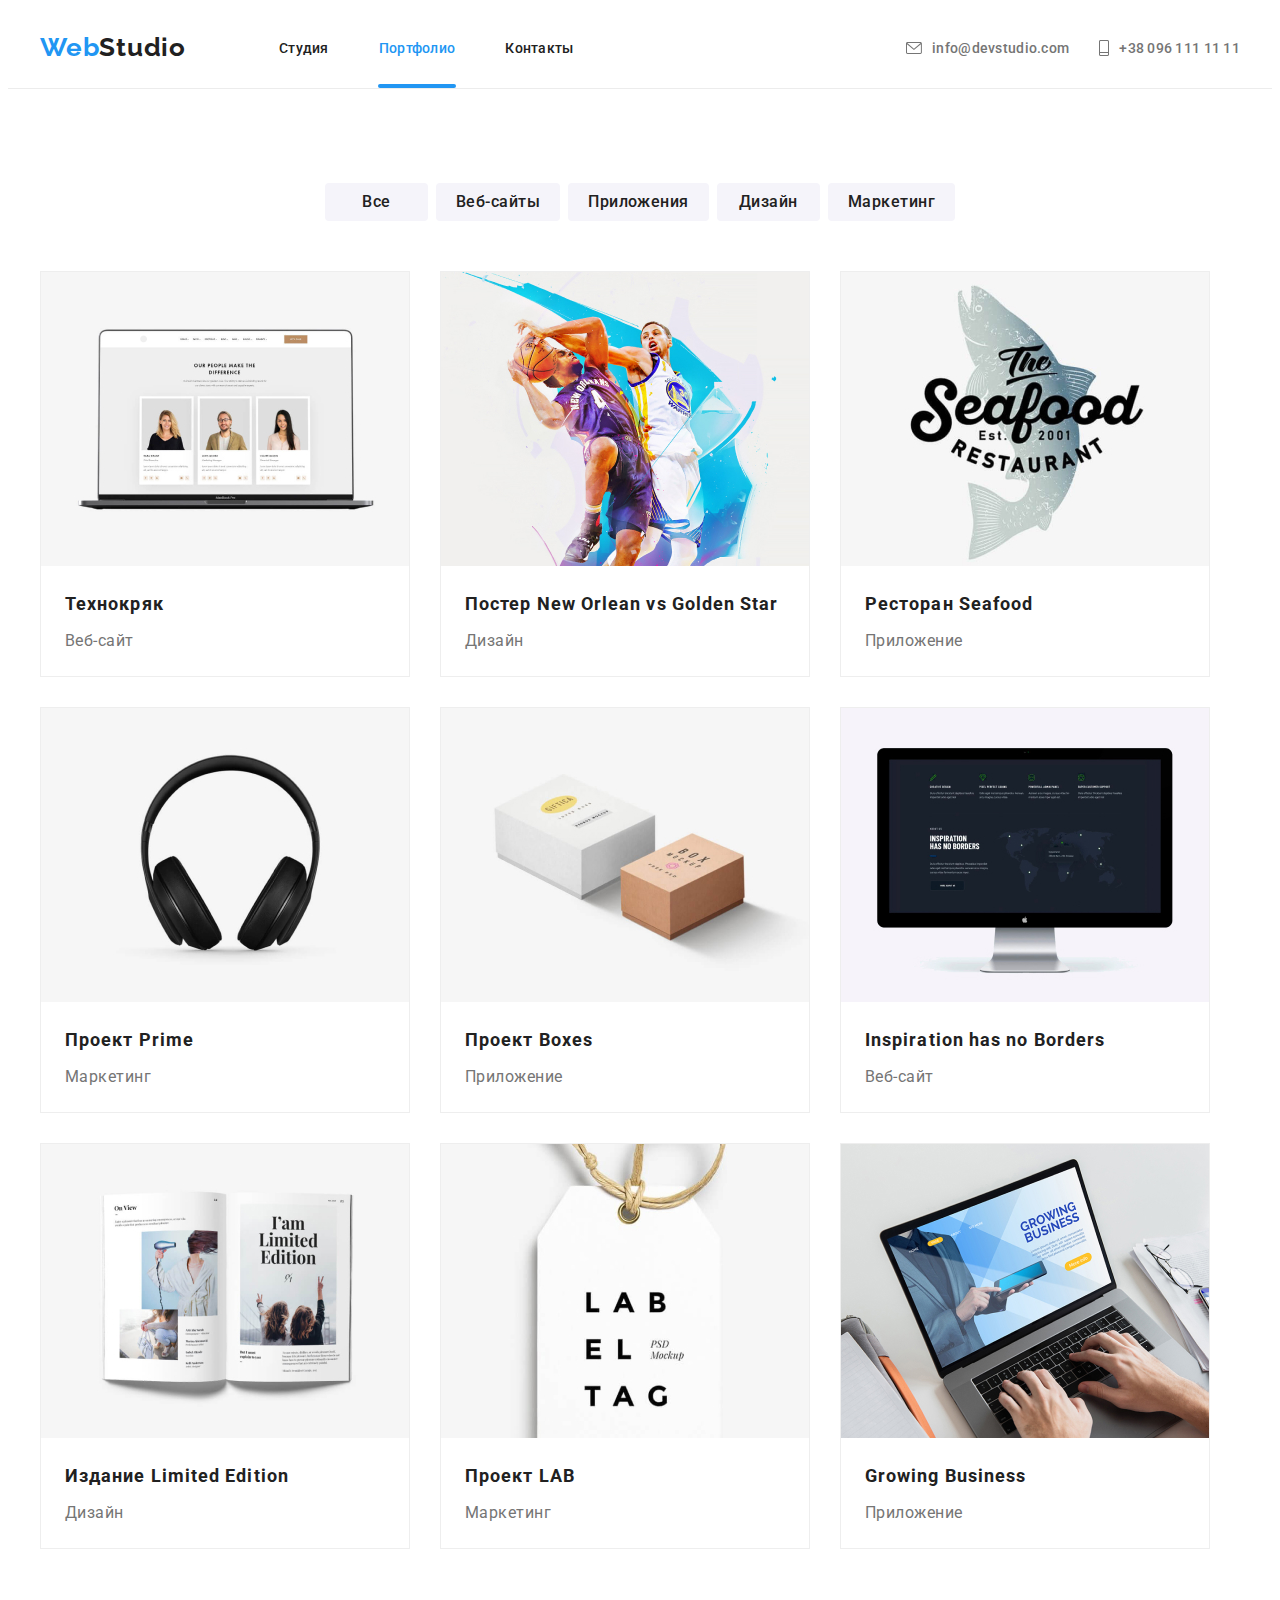
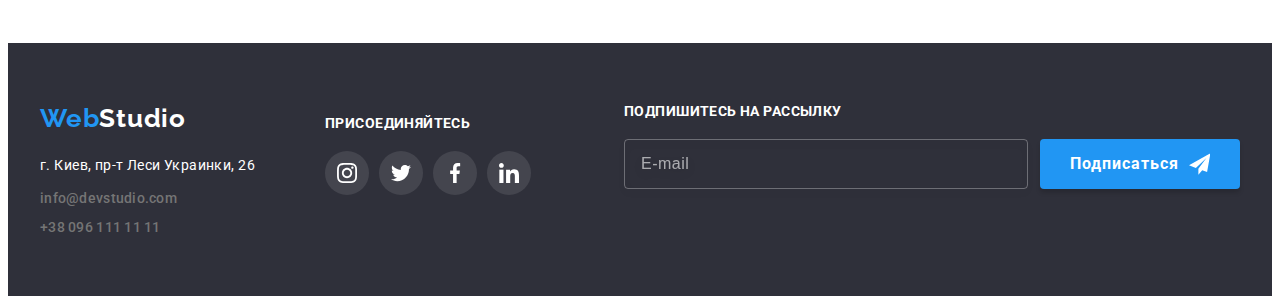
==== portfolio.html @ 14a637f1 "hw7" ====
<!DOCTYPE html>
<html lang="ru">
<head>
    <meta charset="UTF-8">
    <meta name="viewport" content="width=device-width, initial-scale=1.0">
    <title>Портфолио</title>
    <link rel="preconnect" href="https://fonts.gstatic.com">
    <link href="https://fonts.googleapis.com/css2?family=Raleway:wght@700&family=Roboto:wght@400;500;700&display=swap" rel="stylesheet">
    <link rel="stylesheet" href="https://cdnjs.cloudflare.com/ajax/libs/modern-normalize/1.0.0/modern-normalize.min.css" integrity="sha512-ISS7cAi1PEhQ8jnbJpJZMd29NlhNj4AWYyLOSp2CE/CsHxTCu+r+t0D2yoJudVrd0/8fTVPUVDzY5Tvli75u/g==" crossorigin="anonymous" />
    <link rel="stylesheet" href="./css/main.min.css">
</head>
<body>
    <!--Шапка сайта-->
    <header class="header">
        <div class="container">
            <nav class="navigation">
                <a class="logo" href="index.html" lang="en"><span class="logo-1-part">Web</span>Studio</a>
                <ul class="navigation-list">
                    <li class="navigation-list-item"><a class="navigation-list-link" href="index.html">Студия</a></li>
                    <li class="navigation-list-item"><a class="navigation-list-link portfolio-header-element current" href="portfolio.html" target="_blank">Портфолио</a></li>
                    <li class="navigation-list-item"><a class="navigation-list-link" href="#" target="_blank">Контакты</a></li>
                </ul>
            </nav>
             <ul class="contact-list">
                 <li class="contact-list-item">
                    <a class="contact-mail header-mail" href="mailto:info@devstudio.com">              
                        <svg class="mail-icon">
                            <use href="./images/sprite.svg#envelope"></use>
                        </svg>
                        <p class="mail">info@devstudio.com</p>
                    </a>
                </li>
                 <li class="contact-list-item">
                    <a class="contact-phone header-phone" href="tel:+380961111111">
                        <svg class="phone-icon">
                            <use href="./images/sprite.svg#smartphone"></use>
                        </svg>
                        <p class="phone">+38 096 111 11 11</p>
                    </a>
                </li>
             </ul>
        </div>
    </header>
    <main>
        <section class="portfolio-section">
            <div class="container">
                <h2 class="visually-hidden">Разделы портфолио</h2>
                    <ul class="portfolio-section-list">
                        <li class="portfolio-section-list-item"><button type="button" class="portfolio-section-list-button">Все</button></li>
                        <li class="portfolio-section-list-item"><button type="button" class="portfolio-section-list-button">Веб-сайты</button></li>
                        <li class="portfolio-section-list-item"><button type="button" class="portfolio-section-list-button">Приложения</button></li>
                        <li class="portfolio-section-list-item"><button type="button" class="portfolio-section-list-button">Дизайн</button></li>
                        <li class="portfolio-section-list-item"><button type="button" class="portfolio-section-list-button">Маркетинг</button></li>
                    </ul>

                    <ul class="examples-list">
                        <li class="examples-list-item">
                            <a class="examples-list-link" href="#">
                                <div class="overlay-div">
                                    <img class="examples-list-img" src="./images/page2/img1.jpg" alt="Веб-сайт Технокряк" width="370" height="294">
                                    <p class="overlay">Технокряк это современная площадка распространения коронавируса. Компании используют эту платформу для цифрового шпионажа и атак на защищённые сервера конкурентов.</p>
                                </div>
                                <div class="examples-list-item-margin">
                                    <h3 class="examples-list-name">Технокряк</h3>
                                    <p  class="examples-list-item-section">Веб-сайт</p>
                                </div>
                            </a>
                    
                        </li>
                        <li class="examples-list-item">
                            <a class="examples-list-link" href="#">
                                <div class="overlay-div">
                                    <img class="examples-list-img" src="./images/page2/img2.jpg" alt="Постер New Orlean vs Golden Star" width="370" height="294">
                                    <p class="overlay"></p>
                                </div>
                                <div class="examples-list-item-margin">
                                    <h3 class="examples-list-name">Постер<span lang="en"> New Orlean vs Golden Star</span></h3>
                                    <p  class="examples-list-item-section">Дизайн</p>
                                    
                                </div>
                            </a>
                        </li>
                        <li class="examples-list-item">
                            <a class="examples-list-link" href="#">
                                <div class="overlay-div">
                                    <img class="examples-list-img" src="./images/page2/img3.jpg" alt="Ресторан Seafood" width="370" height="294">
                                    <p class="overlay"></p>
                                </div>
                                <div class="examples-list-item-margin">
                                    <h3 class="examples-list-name">Ресторан<span lang="en"> Seafood</span></h3>
                                    <p  class="examples-list-item-section">Приложение</p>
                                    
                                </div>
                            </a>
                        </li>
                        <li class="examples-list-item">
                            <a class="examples-list-link" href="#">
                                <div class="overlay-div">
                                    <img class="examples-list-img" src="./images/page2/img4.jpg" alt="Проект Prime" width="370" height="294">
                                    <p class="overlay"></p>
                                </div>
                                <div class="examples-list-item-margin">
                                    <h3 class="examples-list-name">Проект<span lang="en"> Prime</span></h3>
                                    <p  class="examples-list-item-section">Маркетинг</p>
                                    
                                </div> 
                            </a>
                        </li>
                        <li class="examples-list-item">
                            <a class="examples-list-link" href="#">
                                <div class="overlay-div">
                                    <img class="examples-list-img" src="./images/page2/img5.jpg" alt="Проект Boxes" width="370" height="294">
                                    <p class="overlay"></p>
                                </div>
                                <div class="examples-list-item-margin">
                                    <h3 class="examples-list-name">Проект<span lang="en"> Boxes</span></h3>
                                    <p  class="examples-list-item-section">Приложение</p>
                                    
                                </div>
                            </a>
                        </li>
                        <li class="examples-list-item">
                            <a class="examples-list-link" href="#">
                                <div class="overlay-div">
                                    <img class="examples-list-img" src="./images/page2/img6.jpg" alt="Веб-сайт Inspiration has no Borders" width="370" height="294">
                                    <p class="overlay"></p>
                                </div>
                                <div class="examples-list-item-margin">
                                    <h3 class="examples-list-name" lang="en">Inspiration has no Borders</h3>
                                    <p  class="examples-list-item-section">Веб-сайт</p>
                                    
                                </div>
                            </a>
                        </li>
                        <li class="examples-list-item marginbot">
                            <a class="examples-list-link" href="#">
                                <div class="overlay-div">
                                    <img class="examples-list-img" src="./images/page2/img7.jpg" alt="Издание Limited Edition" width="370" height="294">
                                    <p class="overlay"></p>
                                </div>
                                <div class="examples-list-item-margin">
                                    <h3 class="examples-list-name">Издание<span lang="en"> Limited Edition</span></h3>
                                    <p  class="examples-list-item-section">Дизайн</p>
                                    
                                </div>
                            </a>
                        </li>
                        <li class="examples-list-item marginbot">
                            <a class="examples-list-link" href="#">
                                <div class="overlay-div">
                                    <img class="examples-list-img" src="./images/page2/img8.jpg" alt="Проект LAB" width="370" height="294">
                                    <p class="overlay"></p>
                                </div>
                                <div class="examples-list-item-margin">
                                    <h3 class="examples-list-name">Проект <span lang="en">LAB</span></h3> 
                                    <p  class="examples-list-item-section">Маркетинг</p>
                                    
                                </div>
                            </a>
                        </li>

                        <li class="examples-list-item marginbot">
                            <a class="examples-list-link" href="#">
                                <div class="overlay-div">
                                    <img class="examples-list-img" src="./images/page2/img9.jpg" alt="Приложение Growing Business" width="370" height="294">
                                    <p class="overlay"></p>
                                </div>
                                <div class="examples-list-item-margin">
                                    <h3 class="examples-list-name" lang="en">Growing Business</h3>
                                    <p  class="examples-list-item-section">Приложение</p>
                                    
                                </div>
                            </a>
                        </li>
                </ul>
            </div>
        </section>
    </main>
    <footer class="footer">
        <div class="container footer-margin">
            <div class="first-column-footer">
                <a class="logo" href="/" lang="en"><span class="logo-1-part">Web</span>Studio</a>
                <address class="address">
                    <ul class="address-list">
                        <li class="address-list-item"><a class="localisation" href="https://goo.gl/maps/frfhgGtXb9i2Uy5P6" target="_blank">г. Киев, пр-т Леси Украинки, 26</a></li>
                        <li class="address-list-item"><a class="contact-mail" href="mailto:info@devstudio.com">info@devstudio.com</a></li>
                        <li class="address-list-item"><a class="contact-phone" href="tel:+380961111111">+38 096 111 11 11</a></li>
                    </ul>
                </address>
            </div>
            <div class="second-column-footer">
                <p class="join-us">Присоединяйтесь</p>
                <ul class="social-links-list">
                    <li class="social-links-item">
                        <a href="" class="social-links-link">
                            <svg class="social-links-link-icon">
                                <use href="./images/sprite.svg#instagram"></use>
                            </svg>
                        </a>
                    </li>
                    <li class="social-links-item">
                        <a href="" class="social-links-link">
                            <svg class="social-links-link-icon">
                                <use href="./images/sprite.svg#twitter"></use>
                            </svg>
                        </a>
                    </li>
                    <li class="social-links-item">
                        <a href="" class="social-links-link">
                            <svg class="social-links-link-icon">
                                <use href="./images/sprite.svg#facebook"></use>
                            </svg>
                        </a>
                    </li>
                    <li class="social-links-item">
                        <a href="" class="social-links-link">
                            <svg class="social-links-link-icon">
                                <use href="./images/sprite.svg#linkedin"></use>
                            </svg>
                        </a>
                    </li>
                </ul>
            </div>
            
            <div class="third-column-footer">
                <p class="footer-form-indication">Подпишитесь на рассылку</p>
                <form action="#" class="footer-form">
                    <input type="email" name="user-email" class="footer-form-input" placeholder="E-mail">
                    <button type="button" class="footer-form-btn">
                        Подписаться
                        <svg class="footer-form-icon">
                            <use href="./images/sprite.svg#telegram"></use>
                        </svg>
                    </button>
                </form>
            </div>
        </div>
    </footer>   
    
</body>
</html>
---- css/main.min.css ----
:root{--text-font: "Roboto", sans-serif;--logo-font: "Raleway", sans-serif;--accent-color: #2196F3}.visually-hidden{position:absolute !important;clip:rect(1px 1px 1px 1px);clip:rect(1px, 1px, 1px, 1px);padding:0 !important;border:0 !important;height:1px !important;width:1px !important;overflow:hidden}body{font-family:var(--text-font)}a{text-decoration:none}li{list-style-type:none}address{font-style:normal}h1,h2,h3,h4,h5,h6,p{margin:0}ul,ol{margin:0;padding:0}img{display:block}button{font-family:inherit}img{display:block}.container{width:1200px;padding-left:15px;padding-right:15px;margin:0 auto}.clients .container{display:flex;flex-direction:column;align-items:center;justify-content:center}.footer .container{display:flex}.header .container{display:flex;align-items:center;height:80px}.hero .container{display:flex;flex-direction:column;align-items:center;justify-content:center}.portfolio-section .container{display:flex;flex-direction:column;align-items:center}.specification .container{display:flex;flex-direction:column}.team .container{display:flex;flex-direction:column}.hero-btn{min-width:200px;height:50px;padding:8px 28px;background-color:var(--accent-color);box-shadow:0px 4px 4px rgba(0,0,0,0.15);border-radius:4px;border-color:transparent;font-weight:700;font-size:16px;line-height:1.875;letter-spacing:0.06em;color:#FFFFFF;cursor:pointer;outline:none}.hero-btn:hover,.hero-btn:focus{background-color:#188ce8}.social-links-list{display:flex;align-items:center}.social-links-item:not(:last-child){margin-right:10px}.social-links-link-icon{width:20px;height:20px;fill:#AFB1B8;transition:fill 250ms cubic-bezier(0.4, 0, 0.2, 1)}.second-column-footer .social-links-link-icon{fill:#FFFFFF}.social-links-link:hover .social-links-link-icon,.social-links-link:focus .social-links-link-icon{fill:#FFFFFF}.social-links-link{width:44px;height:44px;background-color:#FFFFFF;border-radius:50%;display:flex;justify-content:center;align-items:center;transition:background-color 250ms cubic-bezier(0.4, 0, 0.2, 1)}.second-column-footer .social-links-link{background-color:rgba(255,255,255,0.1);transition:background-color 250ms cubic-bezier(0.4, 0, 0.2, 1)}.social-links-link:hover,.social-links-link:focus{background-color:var(--accent-color)}.logo{font-family:var(--logo-font);font-weight:700;font-size:26px;line-height:1.192;letter-spacing:0.03em;color:#212121}.header .logo{margin-right:93px;margin-top:24px;margin-bottom:25px}.footer .logo{color:#FFFFFF}.logo-1-part{color:var(--accent-color)}.title{margin-bottom:50px;font-weight:700;font-size:36px;line-height:1.167;text-align:center;letter-spacing:0.03em;color:#212121}.header{border-bottom:1px solid #ECECEC}.navigation{display:flex;align-items:center}.contact-list{display:flex}.navigation-list{display:flex;align-items:center;position:relative}.navigation-list-item:not(:last-child){margin-right:50px}.navigation-list-link{display:block;padding:32px 0;font-weight:500;font-size:14px;line-height:1.143;letter-spacing:0.02em;color:#212121;transition:color 250ms cubic-bezier(0.4, 0, 0.2, 1)}.navigation-list-link:hover,.navigation-list-link:focus{color:var(--accent-color)}.current{color:var(--accent-color)}.studio-header-element::before{content:"";display:block;position:absolute;left:0;bottom:0;width:48px;height:4px;background-color:var(--accent-color);border-radius:2px}.portfolio-header-element::before{content:"";display:block;position:absolute;left:99px;bottom:0;width:78px;height:4px;background-color:var(--accent-color);border-radius:2px}.contact-list{margin-left:auto;justify-content:flex-end}.contact-list-item{display:flex;align-items:center}.contact-list-item:not(:first-child){margin-left:30px}.mail-icon{width:16px;height:12px;margin-right:10px;fill:currentColor}.contact-mail{font-weight:500;font-size:14px;line-height:1.143;letter-spacing:0.02em;color:#757575;transition:color 250ms cubic-bezier(0.4, 0, 0.2, 1)}.contact-mail:hover,.contact-mail:focus{color:var(--accent-color)}.header-mail{display:flex;align-items:center}.header-phone{display:flex;align-items:center}.phone-icon{width:10px;height:16px;margin-right:10px;fill:currentColor}.contact-phone{font-weight:500;font-size:14px;line-height:1.143;letter-spacing:0.02em;color:#757575;transition:color 250ms cubic-bezier(0.4, 0, 0.2, 1)}.contact-phone:hover,.contact-phone:focus{color:var(--accent-color)}.hero{max-width:1600px;margin:0 auto;padding-top:200px;padding-bottom:200px;background-image:linear-gradient(rgba(47,48,58,0.4), rgba(47,48,58,0.4)),url("../images/page1/hero.jpg");background-color:#2F303A;background-repeat:no-repeat;background-size:cover}.hero-header{max-width:700px;margin-bottom:30px;font-weight:900;font-size:44px;line-height:1.364;text-align:center;letter-spacing:0.06em;text-transform:uppercase;color:#FFFFFF}.advantages{padding-top:94px}.advantages-list{display:flex;align-content:center}.advantages-list-item:not(:last-child){margin-right:30px}.advantages-card-icon{display:flex;justify-content:center;align-items:center;margin-bottom:30px;width:270px;height:120px;background-color:#F5F4FA;border-radius:4px}.advantages-icon{width:70px;height:70px}.advantages-list-item-header{margin-bottom:10px;font-weight:700;font-size:14px;line-height:1.143;letter-spacing:0.03em;text-transform:uppercase;color:#212121}.description{height:75px;font-weight:400;font-size:14px;line-height:1.714;letter-spacing:0.03em;color:#757575}.description:not(:last-child){margin-right:30px}.specification{padding-top:94px;padding-bottom:94px}.specification-list{display:flex;justify-content:space-between}.specification-list-item:not(:last-child){margin-right:30px}.specification-type-div{position:relative}.specification-type{position:absolute;left:0;bottom:0;width:100%;height:70px;background-color:rgba(47,48,58,0.8);font-weight:700;font-size:14px;line-height:1.143;text-align:center;letter-spacing:0.03em;color:#FFFFFF;padding:27px 0}.team{max-width:1600px;margin:0 auto;padding-top:94px;padding-bottom:94px;background:#F5F4FA}.team-list{display:flex}.team-member{background:#FFFFFF;box-shadow:0px 1px 3px rgba(0,0,0,0.12),0px 1px 1px rgba(0,0,0,0.14),0px 2px 1px rgba(0,0,0,0.2);border-radius:0px 0px 4px 4px;width:270px}.team-member:not(:last-child){margin-right:30px}.member-name{margin-bottom:10px;font-weight:500;font-size:16px;line-height:1.1875;text-align:center;letter-spacing:0.03em;color:#212121}.member-specialization{margin-bottom:16px;font-weight:400;font-size:16px;line-height:1.1875;text-align:center;letter-spacing:0.03em;color:#757575}.taem-member-card{padding:30px 32px}.clients{padding-top:94px;padding-bottom:94px}.clients-list{display:flex;align-items:flex-start}.clients-list-item{width:170px;height:90px}.clients-list-item:not(:last-child){margin-right:30px}.clients-list-link{display:flex;justify-content:center;align-items:center;width:170px;height:90px;border:1px solid #AFB1B8;box-sizing:border-box;border-radius:4px;transition:border 250ms cubic-bezier(0.4, 0, 0.2, 1)}.clients-list-link:hover,.clients-list-link:focus{border:1px solid var(--accent-color)}.clients-icon-1{width:44px;height:49px}.clients-icon-2{width:40px;height:52px}.clients-icon-3{width:41px;height:43px}.clients-icon-4{width:80px;height:42px}.clients-icon-5{width:59px;height:47px}.clients-icon-6{width:88px;height:45px}.clients-list-link-icon{fill:#AFB1B8;transition:fill 250ms cubic-bezier(0.4, 0, 0.2, 1)}.clients-list-link:hover .clients-list-link-icon,.clients-list-link:focus .clients-list-link-icon{fill:var(--accent-color)}.footer{margin:0 auto;max-width:1600px;padding-top:60px;padding-bottom:60px;background:#2F303A}.first-column-footer{margin-right:70px}.address{margin-top:20px}.localisation{font-weight:400;font-size:14px;line-height:1.714;letter-spacing:0.03em;color:#FFFFFF;transition:color 250ms cubic-bezier(0.4, 0, 0.2, 1)}.localisation:hover,.localisation:focus{color:var(--accent-color)}.address-list-item:not(:last-child){margin-bottom:10px}.second-column-footer{padding-top:12px}.join-us{margin-bottom:20px;font-weight:700;font-size:14px;line-height:1.143;letter-spacing:0.03em;text-transform:uppercase;color:#FFFFFF;justify-content:baseline}.third-column-footer{margin-left:93px;width:570px;flex-grow:1}.footer-form-indication{margin-bottom:20px;font-weight:700;font-size:14px;line-height:1.143;letter-spacing:0.03em;text-transform:uppercase;color:#FFFFFF}.footer-form{display:flex}.footer-form-input{padding-left:16px;width:100%;height:50px;background-color:transparent;outline:none;border:1px solid rgba(255,255,255,0.3);box-sizing:border-box;filter:drop-shadow(0px 4px 4px rgba(0,0,0,0.15));border-radius:4px;color:#FFFFFF;transition:border-color 250ms cubic-bezier(0.4, 0, 0.2, 1)}.footer-form-input::placeholder{display:flex;align-items:center;width:100%;font-weight:400;font-size:16px;line-height:1.25;letter-spacing:0.03em;color:rgba(255,255,255,0.6)}.footer-form-input:focus{border-color:var(--accent-color)}.footer-form-btn{display:flex;align-items:center;width:200px;height:50px;margin-left:12px;padding:10px 28px;background-color:var(--accent-color);box-shadow:0px 4px 4px rgba(0,0,0,0.15);border-radius:4px;border-color:transparent;font-weight:700;font-size:16px;line-height:1.875;letter-spacing:0.06em;color:#FFFFFF;cursor:pointer;outline:none}.footer-form-btn:hover,.footer-form-btn:focus{background-color:#188ce8}.footer-form-icon{margin-left:10px;width:24px;height:24px;fill:#FFFFFF}.portfolio-section{padding-top:94px;padding-bottom:94px}.portfolio-section-list{display:flex;align-items:center;margin-bottom:50px}.portfolio-section-list-item:not(:last-child){margin-right:8px}.portfolio-section-list-button{min-width:103px;height:38px;padding:6px 20px;background:#F5F4FA;border-radius:4px;font-weight:500;font-size:16px;line-height:1.625;letter-spacing:0.03em;text-align:center;color:#212121;cursor:pointer;border:none;transition:background-color 250ms cubic-bezier(0.4, 0, 0.2, 1),color 250ms cubic-bezier(0.4, 0, 0.2, 1)}.portfolio-section-list-button:hover,.portfolio-section-list-button:focus{background-color:var(--accent-color);color:#FFFFFF}.examples-list-item{margin-bottom:30px;width:370px}.examples-list-item:not(:nth-child(3n+3)){margin-right:30px}.examples-list-link{display:block;width:100%;background-color:#FFFFFF;border:1px solid #EEEEEE;box-sizing:border-box}.examples-list-link:hover,.examples-list-link:focus{box-shadow:0px 1px 1px rgba(0,0,0,0.12),0px 4px 4px rgba(0,0,0,0.06),1px 4px 6px rgba(0,0,0,0.16)}.examples-list{display:flex;flex-wrap:wrap}.examples-list-name{margin-bottom:4px;font-weight:700;font-size:18px;line-height:2;letter-spacing:0.06em;color:#212121}.examples-list-item-section{font-weight:400;font-size:16px;line-height:1.875;letter-spacing:0.03em;color:#757575}.examples-list-item-margin{padding:20px 24px}.marginbot{margin-bottom:0}.overlay-div{position:relative;overflow:hidden}.overlay{position:absolute;left:0;top:0;width:100%;height:100%;background-color:rgba(33,150,243,0.9);font-weight:400;font-size:18px;line-height:1.56;letter-spacing:0.03em;color:#FFFFFF;padding:63px 24px;transform:translateY(100%);transition:transform 250ms cubic-bezier(0.4, 0, 0.2, 1)}.examples-list-link:hover .overlay,.examples-list-link:focus .overlay{transform:translateY(0)}.backdrop{position:fixed;left:0;top:0;width:100%;height:100%;background-color:rgba(0,0,0,0.2)}.modal{position:absolute;left:50%;top:50%;transform:translate(-50%, -50%);width:528px;height:581px;background-color:#FFFFFF;box-shadow:0px 1px 3px rgba(0,0,0,0.12),0px 1px 1px rgba(0,0,0,0.14),0px 2px 1px rgba(0,0,0,0.2);border-radius:4px;padding:40px}.modal-close-btn{display:flex;justify-content:center;align-items:center;position:absolute;top:8px;right:8px;width:30px;height:30px;border-radius:50%;background:#FFFFFF;border:1px solid rgba(0,0,0,0.1);box-sizing:border-box}.modal-close-btn-icon{width:11px;height:11px;fill:#000000;transition:fill 250ms cubic-bezier(0.4, 0, 0.2, 1)}.modal-close-btn:hover .modal-close-btn-icon{fill:var(--accent-color)}.is-hidden{opacity:0;visibility:hidden;pointer-events:none}.modal-form-indication{font-weight:700;font-size:20px;line-height:1.15;text-align:center;letter-spacing:0.03em;margin-bottom:12px}.modal-form{display:flex;flex-direction:column}.modal-form-input-label{margin-bottom:10px;font-weight:400;font-size:12px;line-height:1.167;letter-spacing:0.01em;color:#757575}.modal-form-input{display:block;width:100%;height:40px;border:1px solid rgba(33,33,33,0.2);box-sizing:border-box;border-radius:4px;padding-left:42px;transition:border-color 250ms cubic-bezier(0.4, 0, 0.2, 1)}.modal-form-input:focus{outline:none;border-color:var(--accent-color)}.modal-form-input-wrapper{display:block;position:relative;margin-top:4px}.modal-form-icon{position:absolute;left:12px;top:50%;transform:translateY(-50%);width:18px;height:18px;fill:#212121;transition:fill 250ms cubic-bezier(0.4, 0, 0.2, 1)}.modal-form-input:focus+.modal-form-icon{fill:var(--accent-color)}.modal-form-textarea-label{margin-bottom:20px;font-weight:400;font-size:12px;line-height:1.167;letter-spacing:0.01em;color:#757575}.modal-form-message{display:block;width:100%;height:120px;margin-top:4px;padding:12px 16px;font-weight:400;font-size:12px;line-height:1.167;letter-spacing:0.01em;border:1px solid rgba(33,33,33,0.2);box-sizing:border-box;border-radius:4px;resize:none;transition:border-color 250ms cubic-bezier(0.4, 0, 0.2, 1)}.modal-form-message:focus{outline:none;border-color:var(--accent-color)}.modal-form-message::placeholder{color:rgba(117,117,117,0.5)}.modal-form-policy-label{display:flex;justify-content:center;align-items:center;margin-bottom:30px;font-weight:400;font-size:14px;line-height:1.71;letter-spacing:0.03em;color:#757575}.modal-form-policy-label::before{display:inline-block;margin-right:8px;width:16px;height:15px;border:2px solid #212121;border-radius:1px;content:""}.modal-form-policy:focus+.modal-form-policy-label::before{border:2px solid var(--accent-color)}.modal-form-policy:checked+.modal-form-policy-label::before{background-image:url(../images/page1/policy-icon.svg);border:none}.policy-link{color:var(--accent-color);text-decoration:underline}.modal-form-button{min-width:200px;height:50px;padding:10px 55px;background-color:var(--accent-color);box-shadow:0px 4px 4px rgba(0,0,0,0.15);border-radius:4px;border-color:transparent;font-weight:700;font-size:16px;line-height:1.875;letter-spacing:0.06em;color:#FFFFFF;outline:none;align-self:center;cursor:pointer}.modal-form-button:hover,.modal-form-button:focus{background-color:#188ce8}
/*# sourceMappingURL=main.min.css.map */
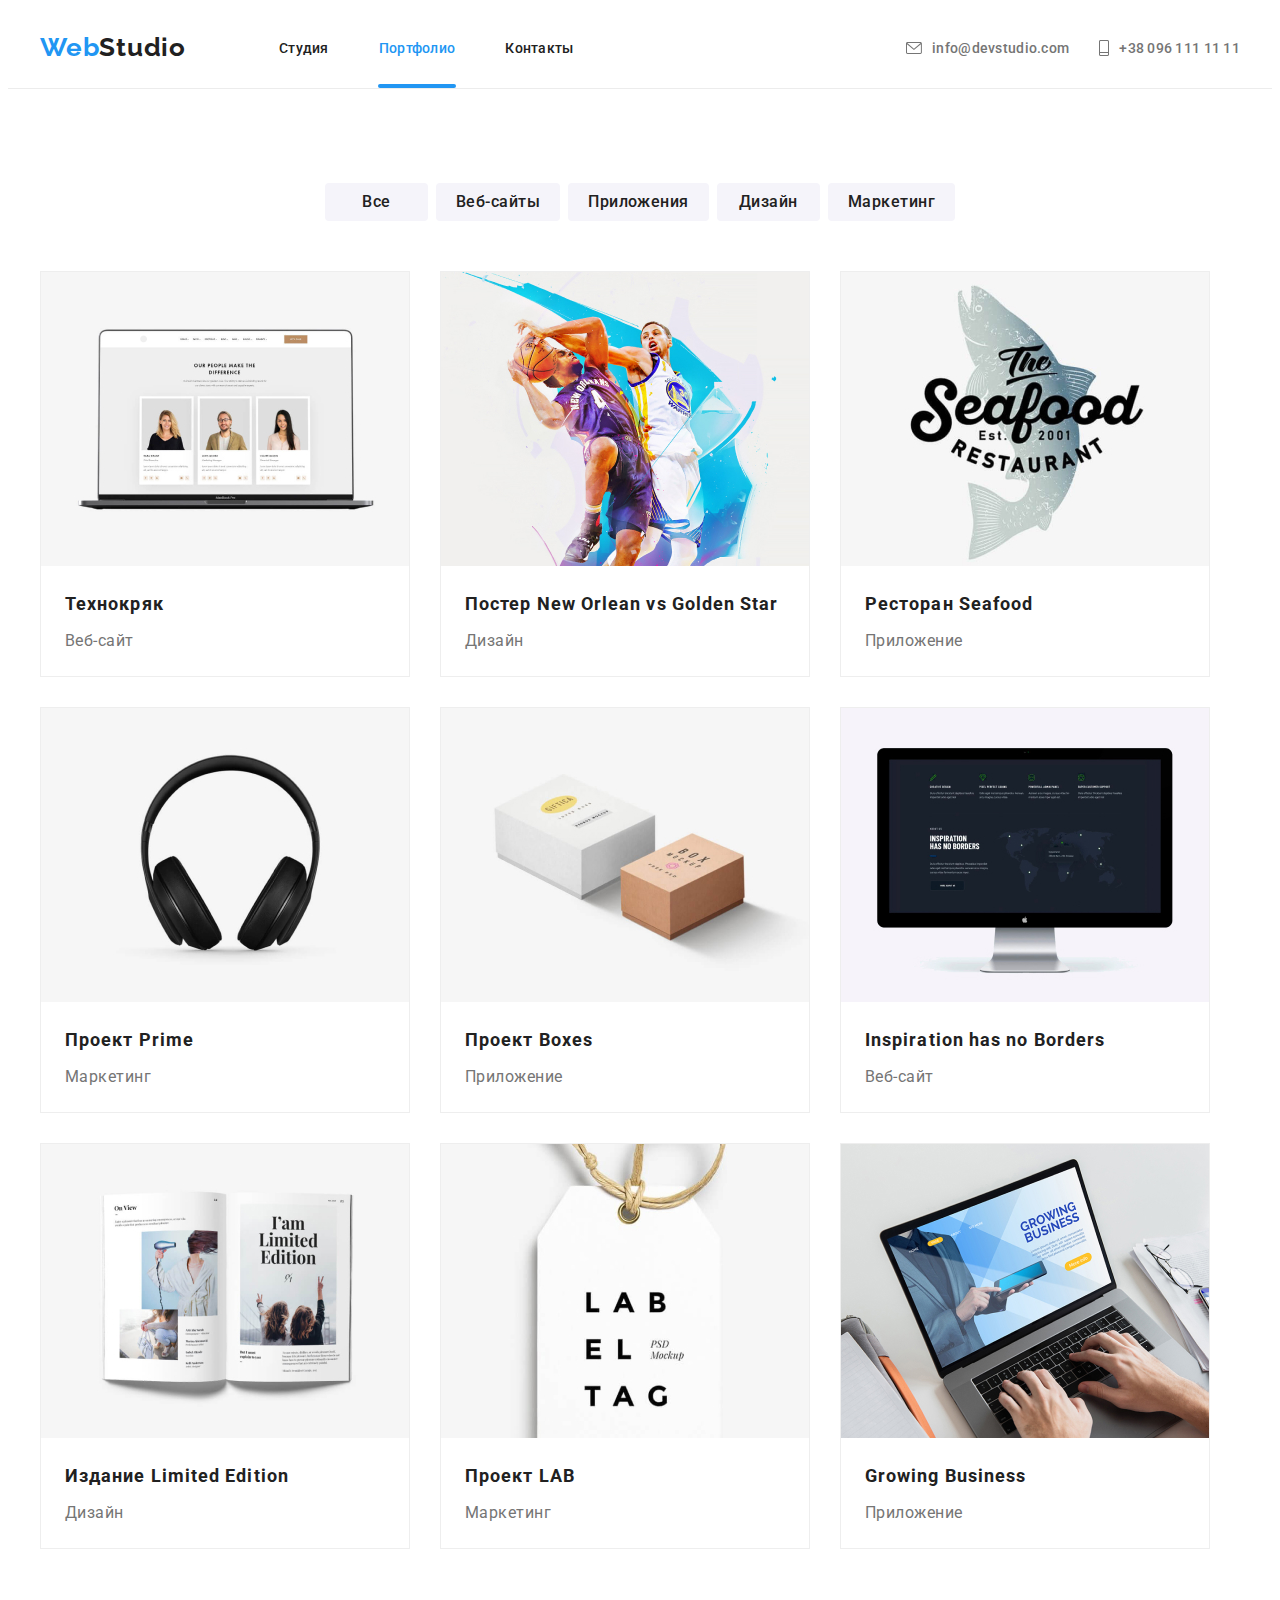
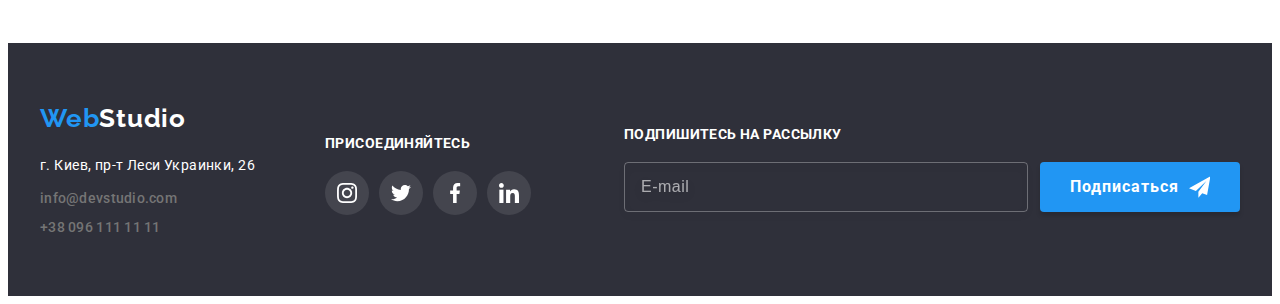
==== commit d178fe40: "homework7" ====
--- a/portfolio.html
+++ b/portfolio.html
@@ -226,7 +226,7 @@
                 <p class="footer-form-indication">Подпишитесь на рассылку</p>
                 <form action="#" class="footer-form">
                     <input type="email" name="user-email" class="footer-form-input" placeholder="E-mail">
-                    <button type="button" class="footer-form-btn">
+                    <button type="button" class="btn">
                         Подписаться
                         <svg class="footer-form-icon">
                             <use href="./images/sprite.svg#telegram"></use>
--- a/css/main.min.css
+++ b/css/main.min.css
@@ -1,2 +1,2 @@
-:root{--text-font: "Roboto", sans-serif;--logo-font: "Raleway", sans-serif;--accent-color: #2196F3}.visually-hidden{position:absolute !important;clip:rect(1px 1px 1px 1px);clip:rect(1px, 1px, 1px, 1px);padding:0 !important;border:0 !important;height:1px !important;width:1px !important;overflow:hidden}body{font-family:var(--text-font)}a{text-decoration:none}li{list-style-type:none}address{font-style:normal}h1,h2,h3,h4,h5,h6,p{margin:0}ul,ol{margin:0;padding:0}img{display:block}button{font-family:inherit}img{display:block}.container{width:1200px;padding-left:15px;padding-right:15px;margin:0 auto}.clients .container{display:flex;flex-direction:column;align-items:center;justify-content:center}.footer .container{display:flex}.header .container{display:flex;align-items:center;height:80px}.hero .container{display:flex;flex-direction:column;align-items:center;justify-content:center}.portfolio-section .container{display:flex;flex-direction:column;align-items:center}.specification .container{display:flex;flex-direction:column}.team .container{display:flex;flex-direction:column}.hero-btn{min-width:200px;height:50px;padding:8px 28px;background-color:var(--accent-color);box-shadow:0px 4px 4px rgba(0,0,0,0.15);border-radius:4px;border-color:transparent;font-weight:700;font-size:16px;line-height:1.875;letter-spacing:0.06em;color:#FFFFFF;cursor:pointer;outline:none}.hero-btn:hover,.hero-btn:focus{background-color:#188ce8}.social-links-list{display:flex;align-items:center}.social-links-item:not(:last-child){margin-right:10px}.social-links-link-icon{width:20px;height:20px;fill:#AFB1B8;transition:fill 250ms cubic-bezier(0.4, 0, 0.2, 1)}.second-column-footer .social-links-link-icon{fill:#FFFFFF}.social-links-link:hover .social-links-link-icon,.social-links-link:focus .social-links-link-icon{fill:#FFFFFF}.social-links-link{width:44px;height:44px;background-color:#FFFFFF;border-radius:50%;display:flex;justify-content:center;align-items:center;transition:background-color 250ms cubic-bezier(0.4, 0, 0.2, 1)}.second-column-footer .social-links-link{background-color:rgba(255,255,255,0.1);transition:background-color 250ms cubic-bezier(0.4, 0, 0.2, 1)}.social-links-link:hover,.social-links-link:focus{background-color:var(--accent-color)}.logo{font-family:var(--logo-font);font-weight:700;font-size:26px;line-height:1.192;letter-spacing:0.03em;color:#212121}.header .logo{margin-right:93px;margin-top:24px;margin-bottom:25px}.footer .logo{color:#FFFFFF}.logo-1-part{color:var(--accent-color)}.title{margin-bottom:50px;font-weight:700;font-size:36px;line-height:1.167;text-align:center;letter-spacing:0.03em;color:#212121}.header{border-bottom:1px solid #ECECEC}.navigation{display:flex;align-items:center}.contact-list{display:flex}.navigation-list{display:flex;align-items:center;position:relative}.navigation-list-item:not(:last-child){margin-right:50px}.navigation-list-link{display:block;padding:32px 0;font-weight:500;font-size:14px;line-height:1.143;letter-spacing:0.02em;color:#212121;transition:color 250ms cubic-bezier(0.4, 0, 0.2, 1)}.navigation-list-link:hover,.navigation-list-link:focus{color:var(--accent-color)}.current{color:var(--accent-color)}.studio-header-element::before{content:"";display:block;position:absolute;left:0;bottom:0;width:48px;height:4px;background-color:var(--accent-color);border-radius:2px}.portfolio-header-element::before{content:"";display:block;position:absolute;left:99px;bottom:0;width:78px;height:4px;background-color:var(--accent-color);border-radius:2px}.contact-list{margin-left:auto;justify-content:flex-end}.contact-list-item{display:flex;align-items:center}.contact-list-item:not(:first-child){margin-left:30px}.mail-icon{width:16px;height:12px;margin-right:10px;fill:currentColor}.contact-mail{font-weight:500;font-size:14px;line-height:1.143;letter-spacing:0.02em;color:#757575;transition:color 250ms cubic-bezier(0.4, 0, 0.2, 1)}.contact-mail:hover,.contact-mail:focus{color:var(--accent-color)}.header-mail{display:flex;align-items:center}.header-phone{display:flex;align-items:center}.phone-icon{width:10px;height:16px;margin-right:10px;fill:currentColor}.contact-phone{font-weight:500;font-size:14px;line-height:1.143;letter-spacing:0.02em;color:#757575;transition:color 250ms cubic-bezier(0.4, 0, 0.2, 1)}.contact-phone:hover,.contact-phone:focus{color:var(--accent-color)}.hero{max-width:1600px;margin:0 auto;padding-top:200px;padding-bottom:200px;background-image:linear-gradient(rgba(47,48,58,0.4), rgba(47,48,58,0.4)),url("../images/page1/hero.jpg");background-color:#2F303A;background-repeat:no-repeat;background-size:cover}.hero-header{max-width:700px;margin-bottom:30px;font-weight:900;font-size:44px;line-height:1.364;text-align:center;letter-spacing:0.06em;text-transform:uppercase;color:#FFFFFF}.advantages{padding-top:94px}.advantages-list{display:flex;align-content:center}.advantages-list-item:not(:last-child){margin-right:30px}.advantages-card-icon{display:flex;justify-content:center;align-items:center;margin-bottom:30px;width:270px;height:120px;background-color:#F5F4FA;border-radius:4px}.advantages-icon{width:70px;height:70px}.advantages-list-item-header{margin-bottom:10px;font-weight:700;font-size:14px;line-height:1.143;letter-spacing:0.03em;text-transform:uppercase;color:#212121}.description{height:75px;font-weight:400;font-size:14px;line-height:1.714;letter-spacing:0.03em;color:#757575}.description:not(:last-child){margin-right:30px}.specification{padding-top:94px;padding-bottom:94px}.specification-list{display:flex;justify-content:space-between}.specification-list-item:not(:last-child){margin-right:30px}.specification-type-div{position:relative}.specification-type{position:absolute;left:0;bottom:0;width:100%;height:70px;background-color:rgba(47,48,58,0.8);font-weight:700;font-size:14px;line-height:1.143;text-align:center;letter-spacing:0.03em;color:#FFFFFF;padding:27px 0}.team{max-width:1600px;margin:0 auto;padding-top:94px;padding-bottom:94px;background:#F5F4FA}.team-list{display:flex}.team-member{background:#FFFFFF;box-shadow:0px 1px 3px rgba(0,0,0,0.12),0px 1px 1px rgba(0,0,0,0.14),0px 2px 1px rgba(0,0,0,0.2);border-radius:0px 0px 4px 4px;width:270px}.team-member:not(:last-child){margin-right:30px}.member-name{margin-bottom:10px;font-weight:500;font-size:16px;line-height:1.1875;text-align:center;letter-spacing:0.03em;color:#212121}.member-specialization{margin-bottom:16px;font-weight:400;font-size:16px;line-height:1.1875;text-align:center;letter-spacing:0.03em;color:#757575}.taem-member-card{padding:30px 32px}.clients{padding-top:94px;padding-bottom:94px}.clients-list{display:flex;align-items:flex-start}.clients-list-item{width:170px;height:90px}.clients-list-item:not(:last-child){margin-right:30px}.clients-list-link{display:flex;justify-content:center;align-items:center;width:170px;height:90px;border:1px solid #AFB1B8;box-sizing:border-box;border-radius:4px;transition:border 250ms cubic-bezier(0.4, 0, 0.2, 1)}.clients-list-link:hover,.clients-list-link:focus{border:1px solid var(--accent-color)}.clients-icon-1{width:44px;height:49px}.clients-icon-2{width:40px;height:52px}.clients-icon-3{width:41px;height:43px}.clients-icon-4{width:80px;height:42px}.clients-icon-5{width:59px;height:47px}.clients-icon-6{width:88px;height:45px}.clients-list-link-icon{fill:#AFB1B8;transition:fill 250ms cubic-bezier(0.4, 0, 0.2, 1)}.clients-list-link:hover .clients-list-link-icon,.clients-list-link:focus .clients-list-link-icon{fill:var(--accent-color)}.footer{margin:0 auto;max-width:1600px;padding-top:60px;padding-bottom:60px;background:#2F303A}.first-column-footer{margin-right:70px}.address{margin-top:20px}.localisation{font-weight:400;font-size:14px;line-height:1.714;letter-spacing:0.03em;color:#FFFFFF;transition:color 250ms cubic-bezier(0.4, 0, 0.2, 1)}.localisation:hover,.localisation:focus{color:var(--accent-color)}.address-list-item:not(:last-child){margin-bottom:10px}.second-column-footer{padding-top:12px}.join-us{margin-bottom:20px;font-weight:700;font-size:14px;line-height:1.143;letter-spacing:0.03em;text-transform:uppercase;color:#FFFFFF;justify-content:baseline}.third-column-footer{margin-left:93px;width:570px;flex-grow:1}.footer-form-indication{margin-bottom:20px;font-weight:700;font-size:14px;line-height:1.143;letter-spacing:0.03em;text-transform:uppercase;color:#FFFFFF}.footer-form{display:flex}.footer-form-input{padding-left:16px;width:100%;height:50px;background-color:transparent;outline:none;border:1px solid rgba(255,255,255,0.3);box-sizing:border-box;filter:drop-shadow(0px 4px 4px rgba(0,0,0,0.15));border-radius:4px;color:#FFFFFF;transition:border-color 250ms cubic-bezier(0.4, 0, 0.2, 1)}.footer-form-input::placeholder{display:flex;align-items:center;width:100%;font-weight:400;font-size:16px;line-height:1.25;letter-spacing:0.03em;color:rgba(255,255,255,0.6)}.footer-form-input:focus{border-color:var(--accent-color)}.footer-form-btn{display:flex;align-items:center;width:200px;height:50px;margin-left:12px;padding:10px 28px;background-color:var(--accent-color);box-shadow:0px 4px 4px rgba(0,0,0,0.15);border-radius:4px;border-color:transparent;font-weight:700;font-size:16px;line-height:1.875;letter-spacing:0.06em;color:#FFFFFF;cursor:pointer;outline:none}.footer-form-btn:hover,.footer-form-btn:focus{background-color:#188ce8}.footer-form-icon{margin-left:10px;width:24px;height:24px;fill:#FFFFFF}.portfolio-section{padding-top:94px;padding-bottom:94px}.portfolio-section-list{display:flex;align-items:center;margin-bottom:50px}.portfolio-section-list-item:not(:last-child){margin-right:8px}.portfolio-section-list-button{min-width:103px;height:38px;padding:6px 20px;background:#F5F4FA;border-radius:4px;font-weight:500;font-size:16px;line-height:1.625;letter-spacing:0.03em;text-align:center;color:#212121;cursor:pointer;border:none;transition:background-color 250ms cubic-bezier(0.4, 0, 0.2, 1),color 250ms cubic-bezier(0.4, 0, 0.2, 1)}.portfolio-section-list-button:hover,.portfolio-section-list-button:focus{background-color:var(--accent-color);color:#FFFFFF}.examples-list-item{margin-bottom:30px;width:370px}.examples-list-item:not(:nth-child(3n+3)){margin-right:30px}.examples-list-link{display:block;width:100%;background-color:#FFFFFF;border:1px solid #EEEEEE;box-sizing:border-box}.examples-list-link:hover,.examples-list-link:focus{box-shadow:0px 1px 1px rgba(0,0,0,0.12),0px 4px 4px rgba(0,0,0,0.06),1px 4px 6px rgba(0,0,0,0.16)}.examples-list{display:flex;flex-wrap:wrap}.examples-list-name{margin-bottom:4px;font-weight:700;font-size:18px;line-height:2;letter-spacing:0.06em;color:#212121}.examples-list-item-section{font-weight:400;font-size:16px;line-height:1.875;letter-spacing:0.03em;color:#757575}.examples-list-item-margin{padding:20px 24px}.marginbot{margin-bottom:0}.overlay-div{position:relative;overflow:hidden}.overlay{position:absolute;left:0;top:0;width:100%;height:100%;background-color:rgba(33,150,243,0.9);font-weight:400;font-size:18px;line-height:1.56;letter-spacing:0.03em;color:#FFFFFF;padding:63px 24px;transform:translateY(100%);transition:transform 250ms cubic-bezier(0.4, 0, 0.2, 1)}.examples-list-link:hover .overlay,.examples-list-link:focus .overlay{transform:translateY(0)}.backdrop{position:fixed;left:0;top:0;width:100%;height:100%;background-color:rgba(0,0,0,0.2)}.modal{position:absolute;left:50%;top:50%;transform:translate(-50%, -50%);width:528px;height:581px;background-color:#FFFFFF;box-shadow:0px 1px 3px rgba(0,0,0,0.12),0px 1px 1px rgba(0,0,0,0.14),0px 2px 1px rgba(0,0,0,0.2);border-radius:4px;padding:40px}.modal-close-btn{display:flex;justify-content:center;align-items:center;position:absolute;top:8px;right:8px;width:30px;height:30px;border-radius:50%;background:#FFFFFF;border:1px solid rgba(0,0,0,0.1);box-sizing:border-box}.modal-close-btn-icon{width:11px;height:11px;fill:#000000;transition:fill 250ms cubic-bezier(0.4, 0, 0.2, 1)}.modal-close-btn:hover .modal-close-btn-icon{fill:var(--accent-color)}.is-hidden{opacity:0;visibility:hidden;pointer-events:none}.modal-form-indication{font-weight:700;font-size:20px;line-height:1.15;text-align:center;letter-spacing:0.03em;margin-bottom:12px}.modal-form{display:flex;flex-direction:column}.modal-form-input-label{margin-bottom:10px;font-weight:400;font-size:12px;line-height:1.167;letter-spacing:0.01em;color:#757575}.modal-form-input{display:block;width:100%;height:40px;border:1px solid rgba(33,33,33,0.2);box-sizing:border-box;border-radius:4px;padding-left:42px;transition:border-color 250ms cubic-bezier(0.4, 0, 0.2, 1)}.modal-form-input:focus{outline:none;border-color:var(--accent-color)}.modal-form-input-wrapper{display:block;position:relative;margin-top:4px}.modal-form-icon{position:absolute;left:12px;top:50%;transform:translateY(-50%);width:18px;height:18px;fill:#212121;transition:fill 250ms cubic-bezier(0.4, 0, 0.2, 1)}.modal-form-input:focus+.modal-form-icon{fill:var(--accent-color)}.modal-form-textarea-label{margin-bottom:20px;font-weight:400;font-size:12px;line-height:1.167;letter-spacing:0.01em;color:#757575}.modal-form-message{display:block;width:100%;height:120px;margin-top:4px;padding:12px 16px;font-weight:400;font-size:12px;line-height:1.167;letter-spacing:0.01em;border:1px solid rgba(33,33,33,0.2);box-sizing:border-box;border-radius:4px;resize:none;transition:border-color 250ms cubic-bezier(0.4, 0, 0.2, 1)}.modal-form-message:focus{outline:none;border-color:var(--accent-color)}.modal-form-message::placeholder{color:rgba(117,117,117,0.5)}.modal-form-policy-label{display:flex;justify-content:center;align-items:center;margin-bottom:30px;font-weight:400;font-size:14px;line-height:1.71;letter-spacing:0.03em;color:#757575}.modal-form-policy-label::before{display:inline-block;margin-right:8px;width:16px;height:15px;border:2px solid #212121;border-radius:1px;content:""}.modal-form-policy:focus+.modal-form-policy-label::before{border:2px solid var(--accent-color)}.modal-form-policy:checked+.modal-form-policy-label::before{background-image:url(../images/page1/policy-icon.svg);border:none}.policy-link{color:var(--accent-color);text-decoration:underline}.modal-form-button{min-width:200px;height:50px;padding:10px 55px;background-color:var(--accent-color);box-shadow:0px 4px 4px rgba(0,0,0,0.15);border-radius:4px;border-color:transparent;font-weight:700;font-size:16px;line-height:1.875;letter-spacing:0.06em;color:#FFFFFF;outline:none;align-self:center;cursor:pointer}.modal-form-button:hover,.modal-form-button:focus{background-color:#188ce8}
+:root{--text-font: "Roboto", sans-serif;--logo-font: "Raleway", sans-serif;--accent-color: #2196F3}.visually-hidden{position:absolute !important;clip:rect(1px 1px 1px 1px);clip:rect(1px, 1px, 1px, 1px);padding:0 !important;border:0 !important;height:1px !important;width:1px !important;overflow:hidden}body{font-family:var(--text-font)}a{text-decoration:none}li{list-style-type:none}address{font-style:normal}h1,h2,h3,h4,h5,h6,p{margin:0}ul,ol{margin:0;padding:0}img{display:block}button{font-family:inherit}.container{width:1200px;padding-left:15px;padding-right:15px;margin:0 auto}.clients .container,.hero .container{display:-webkit-box;display:-ms-flexbox;display:flex;-webkit-box-align:center;-ms-flex-align:center;align-items:center;-webkit-box-orient:vertical;-webkit-box-direction:normal;-ms-flex-direction:column;flex-direction:column;-webkit-box-pack:center;-ms-flex-pack:center;justify-content:center}.footer .container{display:-webkit-box;display:-ms-flexbox;display:flex;-webkit-box-align:center;-ms-flex-align:center;align-items:center}.header .container{display:-webkit-box;display:-ms-flexbox;display:flex;-webkit-box-align:center;-ms-flex-align:center;align-items:center;height:80px}.portfolio-section .container{display:-webkit-box;display:-ms-flexbox;display:flex;-webkit-box-align:center;-ms-flex-align:center;align-items:center;-webkit-box-orient:vertical;-webkit-box-direction:normal;-ms-flex-direction:column;flex-direction:column}.specification .container,.team .container{display:-webkit-box;display:-ms-flexbox;display:flex;-webkit-box-orient:vertical;-webkit-box-direction:normal;-ms-flex-direction:column;flex-direction:column}.btn{min-width:200px;height:50px;background-color:var(--accent-color);-webkit-box-shadow:0px 4px 4px rgba(0,0,0,0.15);box-shadow:0px 4px 4px rgba(0,0,0,0.15);border-radius:4px;border-color:transparent;font-weight:700;font-size:16px;line-height:1.875;letter-spacing:0.06em;color:#FFFFFF;cursor:pointer;outline:none;-webkit-transition:background-color 250ms cubic-bezier(0.4, 0, 0.2, 1);transition:background-color 250ms cubic-bezier(0.4, 0, 0.2, 1)}.btn:hover,.btn:focus{background-color:#188ce8}.hero .btn{padding:8px 28px}.footer .btn{display:-webkit-box;display:-ms-flexbox;display:flex;-webkit-box-align:center;-ms-flex-align:center;align-items:center;margin-left:12px;padding:10px 28px}.modal .btn{padding:10px 55px;-ms-flex-item-align:center;-ms-grid-row-align:center;align-self:center}.social-links-list{display:-webkit-box;display:-ms-flexbox;display:flex;-webkit-box-align:center;-ms-flex-align:center;align-items:center}.social-links-item:not(:last-child){margin-right:10px}.social-links-link-icon{width:20px;height:20px;fill:#AFB1B8;-webkit-transition:fill 250ms cubic-bezier(0.4, 0, 0.2, 1);transition:fill 250ms cubic-bezier(0.4, 0, 0.2, 1)}.second-column-footer .social-links-link-icon{fill:#FFFFFF}.social-links-link:hover .social-links-link-icon,.social-links-link:focus .social-links-link-icon{fill:#FFFFFF}.social-links-link{display:-webkit-box;display:-ms-flexbox;display:flex;-webkit-box-align:center;-ms-flex-align:center;align-items:center;width:44px;height:44px;background-color:#FFFFFF;border-radius:50%;-webkit-box-pack:center;-ms-flex-pack:center;justify-content:center;-webkit-transition:background-color 250ms cubic-bezier(0.4, 0, 0.2, 1);transition:background-color 250ms cubic-bezier(0.4, 0, 0.2, 1)}.second-column-footer .social-links-link{background-color:rgba(255,255,255,0.1);-webkit-transition:background-color 250ms cubic-bezier(0.4, 0, 0.2, 1);transition:background-color 250ms cubic-bezier(0.4, 0, 0.2, 1)}.social-links-link:hover,.social-links-link:focus{background-color:var(--accent-color)}.logo{font-family:var(--logo-font);font-weight:700;font-size:26px;line-height:1.192;letter-spacing:0.03em;color:#212121}.header .logo{margin-right:93px;margin-top:24px;margin-bottom:25px}.footer .logo{color:#FFFFFF}.logo-1-part{color:var(--accent-color)}.title{margin-bottom:50px;font-weight:700;font-size:36px;line-height:1.167;text-align:center;letter-spacing:0.03em;color:#212121}.header{border-bottom:1px solid #ECECEC}.navigation{display:-webkit-box;display:-ms-flexbox;display:flex;-webkit-box-align:center;-ms-flex-align:center;align-items:center}.contact-list{display:-webkit-box;display:-ms-flexbox;display:flex;-webkit-box-align:center;-ms-flex-align:center;align-items:center}.navigation-list{display:-webkit-box;display:-ms-flexbox;display:flex;-webkit-box-align:center;-ms-flex-align:center;align-items:center;position:relative}.navigation-list-item:not(:last-child){margin-right:50px}.navigation-list-link{display:block;padding:32px 0;font-weight:500;font-size:14px;line-height:1.143;letter-spacing:0.02em;color:#212121;-webkit-transition:color 250ms cubic-bezier(0.4, 0, 0.2, 1);transition:color 250ms cubic-bezier(0.4, 0, 0.2, 1)}.navigation-list-link:hover,.navigation-list-link:focus{color:var(--accent-color)}.current{color:var(--accent-color)}.studio-header-element::before{content:"";display:block;position:absolute;left:0;bottom:0;width:48px;height:4px;background-color:var(--accent-color);border-radius:2px}.portfolio-header-element::before{content:"";display:block;position:absolute;left:99px;bottom:0;width:78px;height:4px;background-color:var(--accent-color);border-radius:2px}.contact-list{margin-left:auto;-webkit-box-pack:end;-ms-flex-pack:end;justify-content:flex-end}.contact-list-item{display:-webkit-box;display:-ms-flexbox;display:flex;-webkit-box-align:center;-ms-flex-align:center;align-items:center}.contact-list-item:not(:first-child){margin-left:30px}.mail-icon{width:16px;height:12px;margin-right:10px;fill:currentColor}.contact-mail{font-weight:500;font-size:14px;line-height:1.143;letter-spacing:0.02em;color:#757575;-webkit-transition:color 250ms cubic-bezier(0.4, 0, 0.2, 1);transition:color 250ms cubic-bezier(0.4, 0, 0.2, 1)}.contact-mail:hover,.contact-mail:focus{color:var(--accent-color)}.header-mail{display:-webkit-box;display:-ms-flexbox;display:flex;-webkit-box-align:center;-ms-flex-align:center;align-items:center}.header-phone{display:-webkit-box;display:-ms-flexbox;display:flex;-webkit-box-align:center;-ms-flex-align:center;align-items:center}.phone-icon{width:10px;height:16px;margin-right:10px;fill:currentColor}.contact-phone{font-weight:500;font-size:14px;line-height:1.143;letter-spacing:0.02em;color:#757575;-webkit-transition:color 250ms cubic-bezier(0.4, 0, 0.2, 1);transition:color 250ms cubic-bezier(0.4, 0, 0.2, 1)}.contact-phone:hover,.contact-phone:focus{color:var(--accent-color)}.hero{max-width:1600px;margin:0 auto;padding-top:200px;padding-bottom:200px;background-image:-webkit-gradient(linear, left top, left bottom, from(rgba(47,48,58,0.4)), to(rgba(47,48,58,0.4))),url("../images/page1/hero.jpg");background-image:linear-gradient(rgba(47,48,58,0.4), rgba(47,48,58,0.4)),url("../images/page1/hero.jpg");background-color:#2F303A;background-repeat:no-repeat;background-size:cover}.hero-header{max-width:700px;margin-bottom:30px;font-weight:900;font-size:44px;line-height:1.364;text-align:center;letter-spacing:0.06em;text-transform:uppercase;color:#FFFFFF}.advantages{padding-top:94px}.advantages-list{display:-webkit-box;display:-ms-flexbox;display:flex}.advantages-list-item:not(:last-child){margin-right:30px}.advantages-card-icon{display:-webkit-box;display:-ms-flexbox;display:flex;-webkit-box-align:center;-ms-flex-align:center;align-items:center;-webkit-box-pack:center;-ms-flex-pack:center;justify-content:center;margin-bottom:30px;width:270px;height:120px;background-color:#F5F4FA;border-radius:4px}.advantages-icon{width:70px;height:70px}.advantages-list-item-header{margin-bottom:10px;font-weight:700;font-size:14px;line-height:1.143;letter-spacing:0.03em;text-transform:uppercase;color:#212121}.description{height:75px;font-weight:400;font-size:14px;line-height:1.714;letter-spacing:0.03em;color:#757575}.description:not(:last-child){margin-right:30px}.specification{padding-top:94px;padding-bottom:94px}.specification-list{display:-webkit-box;display:-ms-flexbox;display:flex;-webkit-box-pack:justify;-ms-flex-pack:justify;justify-content:space-between}.specification-list-item:not(:last-child){margin-right:30px}.specification-type-div{position:relative}.specification-type{position:absolute;left:0;bottom:0;width:100%;height:70px;background-color:rgba(47,48,58,0.8);font-weight:700;font-size:14px;line-height:1.143;text-align:center;letter-spacing:0.03em;color:#FFFFFF;padding:27px 0}.team{max-width:1600px;margin:0 auto;padding-top:94px;padding-bottom:94px;background:#F5F4FA}.team-list{display:-webkit-box;display:-ms-flexbox;display:flex}.team-member{background:#FFFFFF;-webkit-box-shadow:0px 1px 3px rgba(0,0,0,0.12),0px 1px 1px rgba(0,0,0,0.14),0px 2px 1px rgba(0,0,0,0.2);box-shadow:0px 1px 3px rgba(0,0,0,0.12),0px 1px 1px rgba(0,0,0,0.14),0px 2px 1px rgba(0,0,0,0.2);border-radius:0px 0px 4px 4px;width:270px}.team-member:not(:last-child){margin-right:30px}.member-name{margin-bottom:10px;font-weight:500;font-size:16px;line-height:1.1875;text-align:center;letter-spacing:0.03em;color:#212121}.member-specialization{margin-bottom:16px;font-weight:400;font-size:16px;line-height:1.1875;text-align:center;letter-spacing:0.03em;color:#757575}.taem-member-card{padding:30px 32px}.clients{padding-top:94px;padding-bottom:94px}.clients-list{display:-webkit-box;display:-ms-flexbox;display:flex;-webkit-box-align:start;-ms-flex-align:start;align-items:flex-start}.clients-list-item{width:170px;height:90px}.clients-list-item:not(:last-child){margin-right:30px}.clients-list-link{display:-webkit-box;display:-ms-flexbox;display:flex;-webkit-box-align:center;-ms-flex-align:center;align-items:center;-webkit-box-pack:center;-ms-flex-pack:center;justify-content:center;width:170px;height:90px;border:1px solid #AFB1B8;-webkit-box-sizing:border-box;box-sizing:border-box;border-radius:4px;-webkit-transition:border 250ms cubic-bezier(0.4, 0, 0.2, 1);transition:border 250ms cubic-bezier(0.4, 0, 0.2, 1)}.clients-list-link:hover,.clients-list-link:focus{border:1px solid var(--accent-color)}.clients-icon-1{width:44px;height:49px}.clients-icon-2{width:40px;height:52px}.clients-icon-3{width:41px;height:43px}.clients-icon-4{width:80px;height:42px}.clients-icon-5{width:59px;height:47px}.clients-icon-6{width:88px;height:45px}.clients-list-link-icon{fill:#AFB1B8;-webkit-transition:fill 250ms cubic-bezier(0.4, 0, 0.2, 1);transition:fill 250ms cubic-bezier(0.4, 0, 0.2, 1)}.clients-list-link:hover .clients-list-link-icon,.clients-list-link:focus .clients-list-link-icon{fill:var(--accent-color)}.footer{margin:0 auto;max-width:1600px;padding-top:60px;padding-bottom:60px;background:#2F303A}.first-column-footer{margin-right:70px}.address{margin-top:20px}.localisation{font-weight:400;font-size:14px;line-height:1.714;letter-spacing:0.03em;color:#FFFFFF;-webkit-transition:color 250ms cubic-bezier(0.4, 0, 0.2, 1);transition:color 250ms cubic-bezier(0.4, 0, 0.2, 1)}.localisation:hover,.localisation:focus{color:var(--accent-color)}.address-list-item:not(:last-child){margin-bottom:10px}.second-column-footer{padding-top:12px}.join-us{margin-bottom:20px;font-weight:700;font-size:14px;line-height:1.143;letter-spacing:0.03em;text-transform:uppercase;color:#FFFFFF;-webkit-box-pack:baseline;-ms-flex-pack:baseline;justify-content:baseline}.third-column-footer{margin-left:93px;width:570px;-webkit-box-flex:1;-ms-flex-positive:1;flex-grow:1}.footer-form-indication{margin-bottom:20px;font-weight:700;font-size:14px;line-height:1.143;letter-spacing:0.03em;text-transform:uppercase;color:#FFFFFF}.footer-form{display:-webkit-box;display:-ms-flexbox;display:flex}.footer-form-input{padding-left:16px;width:100%;height:50px;background-color:transparent;outline:none;border:1px solid rgba(255,255,255,0.3);-webkit-box-sizing:border-box;box-sizing:border-box;-webkit-filter:drop-shadow(0px 4px 4px rgba(0,0,0,0.15));filter:drop-shadow(0px 4px 4px rgba(0,0,0,0.15));border-radius:4px;color:#FFFFFF;-webkit-transition:border-color 250ms cubic-bezier(0.4, 0, 0.2, 1);transition:border-color 250ms cubic-bezier(0.4, 0, 0.2, 1)}.footer-form-input::-webkit-input-placeholder{display:-webkit-box;display:flex;-webkit-box-align:center;align-items:center;width:100%;font-weight:400;font-size:16px;line-height:1.25;letter-spacing:0.03em;color:rgba(255,255,255,0.6)}.footer-form-input:-ms-input-placeholder{display:-ms-flexbox;display:flex;-ms-flex-align:center;align-items:center;width:100%;font-weight:400;font-size:16px;line-height:1.25;letter-spacing:0.03em;color:rgba(255,255,255,0.6)}.footer-form-input::-ms-input-placeholder{display:-ms-flexbox;display:flex;-ms-flex-align:center;align-items:center;width:100%;font-weight:400;font-size:16px;line-height:1.25;letter-spacing:0.03em;color:rgba(255,255,255,0.6)}.footer-form-input::placeholder{display:-webkit-box;display:-ms-flexbox;display:flex;-webkit-box-align:center;-ms-flex-align:center;align-items:center;width:100%;font-weight:400;font-size:16px;line-height:1.25;letter-spacing:0.03em;color:rgba(255,255,255,0.6)}.footer-form-input:focus{border-color:var(--accent-color)}.footer-form-icon{margin-left:10px;width:24px;height:24px;fill:#FFFFFF}.portfolio-section{padding-top:94px;padding-bottom:94px}.portfolio-section-list{display:-webkit-box;display:-ms-flexbox;display:flex;-webkit-box-align:center;-ms-flex-align:center;align-items:center;margin-bottom:50px}.portfolio-section-list-item:not(:last-child){margin-right:8px}.portfolio-section-list-button{min-width:103px;height:38px;padding:6px 20px;background:#F5F4FA;border-radius:4px;font-weight:500;font-size:16px;line-height:1.625;letter-spacing:0.03em;text-align:center;color:#212121;cursor:pointer;border:none;-webkit-transition:background-color 250ms cubic-bezier(0.4, 0, 0.2, 1),color 250ms cubic-bezier(0.4, 0, 0.2, 1);transition:background-color 250ms cubic-bezier(0.4, 0, 0.2, 1),color 250ms cubic-bezier(0.4, 0, 0.2, 1)}.portfolio-section-list-button:hover,.portfolio-section-list-button:focus{background-color:var(--accent-color);color:#FFFFFF}.examples-list-item{margin-bottom:30px;width:370px}.examples-list-item:not(:nth-child(3n+3)){margin-right:30px}.examples-list-link{display:block;width:100%;background-color:#FFFFFF;border:1px solid #EEEEEE;-webkit-box-sizing:border-box;box-sizing:border-box}.examples-list-link:hover,.examples-list-link:focus{-webkit-box-shadow:0px 1px 1px rgba(0,0,0,0.12),0px 4px 4px rgba(0,0,0,0.06),1px 4px 6px rgba(0,0,0,0.16);box-shadow:0px 1px 1px rgba(0,0,0,0.12),0px 4px 4px rgba(0,0,0,0.06),1px 4px 6px rgba(0,0,0,0.16)}.examples-list{display:-webkit-box;display:-ms-flexbox;display:flex;-ms-flex-wrap:wrap;flex-wrap:wrap}.examples-list-name{margin-bottom:4px;font-weight:700;font-size:18px;line-height:2;letter-spacing:0.06em;color:#212121}.examples-list-item-section{font-weight:400;font-size:16px;line-height:1.875;letter-spacing:0.03em;color:#757575}.examples-list-item-margin{padding:20px 24px}.marginbot{margin-bottom:0}.overlay-div{position:relative;overflow:hidden}.overlay{position:absolute;left:0;top:0;width:100%;height:100%;background-color:rgba(33,150,243,0.9);font-weight:400;font-size:18px;line-height:1.56;letter-spacing:0.03em;color:#FFFFFF;padding:63px 24px;-webkit-transform:translateY(100%);transform:translateY(100%);-webkit-transition:-webkit-transform 250ms cubic-bezier(0.4, 0, 0.2, 1);transition:-webkit-transform 250ms cubic-bezier(0.4, 0, 0.2, 1);transition:transform 250ms cubic-bezier(0.4, 0, 0.2, 1);transition:transform 250ms cubic-bezier(0.4, 0, 0.2, 1), -webkit-transform 250ms cubic-bezier(0.4, 0, 0.2, 1)}.examples-list-link:hover .overlay,.examples-list-link:focus .overlay{-webkit-transform:translateY(0);transform:translateY(0)}.backdrop{position:fixed;left:0;top:0;width:100%;height:100%;background-color:rgba(0,0,0,0.2)}.modal{position:absolute;left:50%;top:50%;-webkit-transform:translate(-50%, -50%);transform:translate(-50%, -50%);width:528px;height:581px;background-color:#FFFFFF;-webkit-box-shadow:0px 1px 3px rgba(0,0,0,0.12),0px 1px 1px rgba(0,0,0,0.14),0px 2px 1px rgba(0,0,0,0.2);box-shadow:0px 1px 3px rgba(0,0,0,0.12),0px 1px 1px rgba(0,0,0,0.14),0px 2px 1px rgba(0,0,0,0.2);border-radius:4px;padding:40px}.modal-close-btn{display:-webkit-box;display:-ms-flexbox;display:flex;-webkit-box-align:center;-ms-flex-align:center;align-items:center;-webkit-box-pack:center;-ms-flex-pack:center;justify-content:center;position:absolute;top:8px;right:8px;width:30px;height:30px;border-radius:50%;background:#FFFFFF;border:1px solid rgba(0,0,0,0.1);-webkit-box-sizing:border-box;box-sizing:border-box}.modal-close-btn-icon{width:11px;height:11px;fill:#000000;-webkit-transition:fill 250ms cubic-bezier(0.4, 0, 0.2, 1);transition:fill 250ms cubic-bezier(0.4, 0, 0.2, 1)}.modal-close-btn:hover .modal-close-btn-icon{fill:var(--accent-color)}.is-hidden{opacity:0;visibility:hidden;pointer-events:none}.modal-form-indication{font-weight:700;font-size:20px;line-height:1.15;text-align:center;letter-spacing:0.03em;margin-bottom:12px}.modal-form{display:-webkit-box;display:-ms-flexbox;display:flex;-webkit-box-orient:vertical;-webkit-box-direction:normal;-ms-flex-direction:column;flex-direction:column}.modal-form-input-label{margin-bottom:10px;font-weight:400;font-size:12px;line-height:1.167;letter-spacing:0.01em;color:#757575}.modal-form-input{display:block;width:100%;height:40px;border:1px solid rgba(33,33,33,0.2);-webkit-box-sizing:border-box;box-sizing:border-box;border-radius:4px;padding-left:42px;-webkit-transition:border-color 250ms cubic-bezier(0.4, 0, 0.2, 1);transition:border-color 250ms cubic-bezier(0.4, 0, 0.2, 1)}.modal-form-input:focus{outline:none;border-color:var(--accent-color)}.modal-form-input-wrapper{display:block;position:relative;margin-top:4px}.modal-form-icon{position:absolute;left:12px;top:50%;-webkit-transform:translateY(-50%);transform:translateY(-50%);width:18px;height:18px;fill:#212121;-webkit-transition:fill 250ms cubic-bezier(0.4, 0, 0.2, 1);transition:fill 250ms cubic-bezier(0.4, 0, 0.2, 1)}.modal-form-input:focus+.modal-form-icon{fill:var(--accent-color)}.modal-form-textarea-label{margin-bottom:20px;font-weight:400;font-size:12px;line-height:1.167;letter-spacing:0.01em;color:#757575}.modal-form-message{display:block;width:100%;height:120px;margin-top:4px;padding:12px 16px;font-weight:400;font-size:12px;line-height:1.167;letter-spacing:0.01em;border:1px solid rgba(33,33,33,0.2);-webkit-box-sizing:border-box;box-sizing:border-box;border-radius:4px;resize:none;-webkit-transition:border-color 250ms cubic-bezier(0.4, 0, 0.2, 1);transition:border-color 250ms cubic-bezier(0.4, 0, 0.2, 1)}.modal-form-message:focus{outline:none;border-color:var(--accent-color)}.modal-form-message::-webkit-input-placeholder{color:rgba(117,117,117,0.5)}.modal-form-message:-ms-input-placeholder{color:rgba(117,117,117,0.5)}.modal-form-message::-ms-input-placeholder{color:rgba(117,117,117,0.5)}.modal-form-message::placeholder{color:rgba(117,117,117,0.5)}.modal-form-policy-label{display:-webkit-box;display:-ms-flexbox;display:flex;-webkit-box-align:center;-ms-flex-align:center;align-items:center;-webkit-box-pack:center;-ms-flex-pack:center;justify-content:center;margin-bottom:30px;font-weight:400;font-size:14px;line-height:1.71;letter-spacing:0.03em;color:#757575}.modal-form-policy-label::before{display:inline-block;margin-right:8px;width:16px;height:15px;border:2px solid #212121;border-radius:1px;content:""}.modal-form-policy:focus+.modal-form-policy-label::before{border:2px solid var(--accent-color)}.modal-form-policy:checked+.modal-form-policy-label::before{background-image:url(../images/page1/policy-icon.svg);border:none}.policy-link{color:var(--accent-color);text-decoration:underline}
 /*# sourceMappingURL=main.min.css.map */